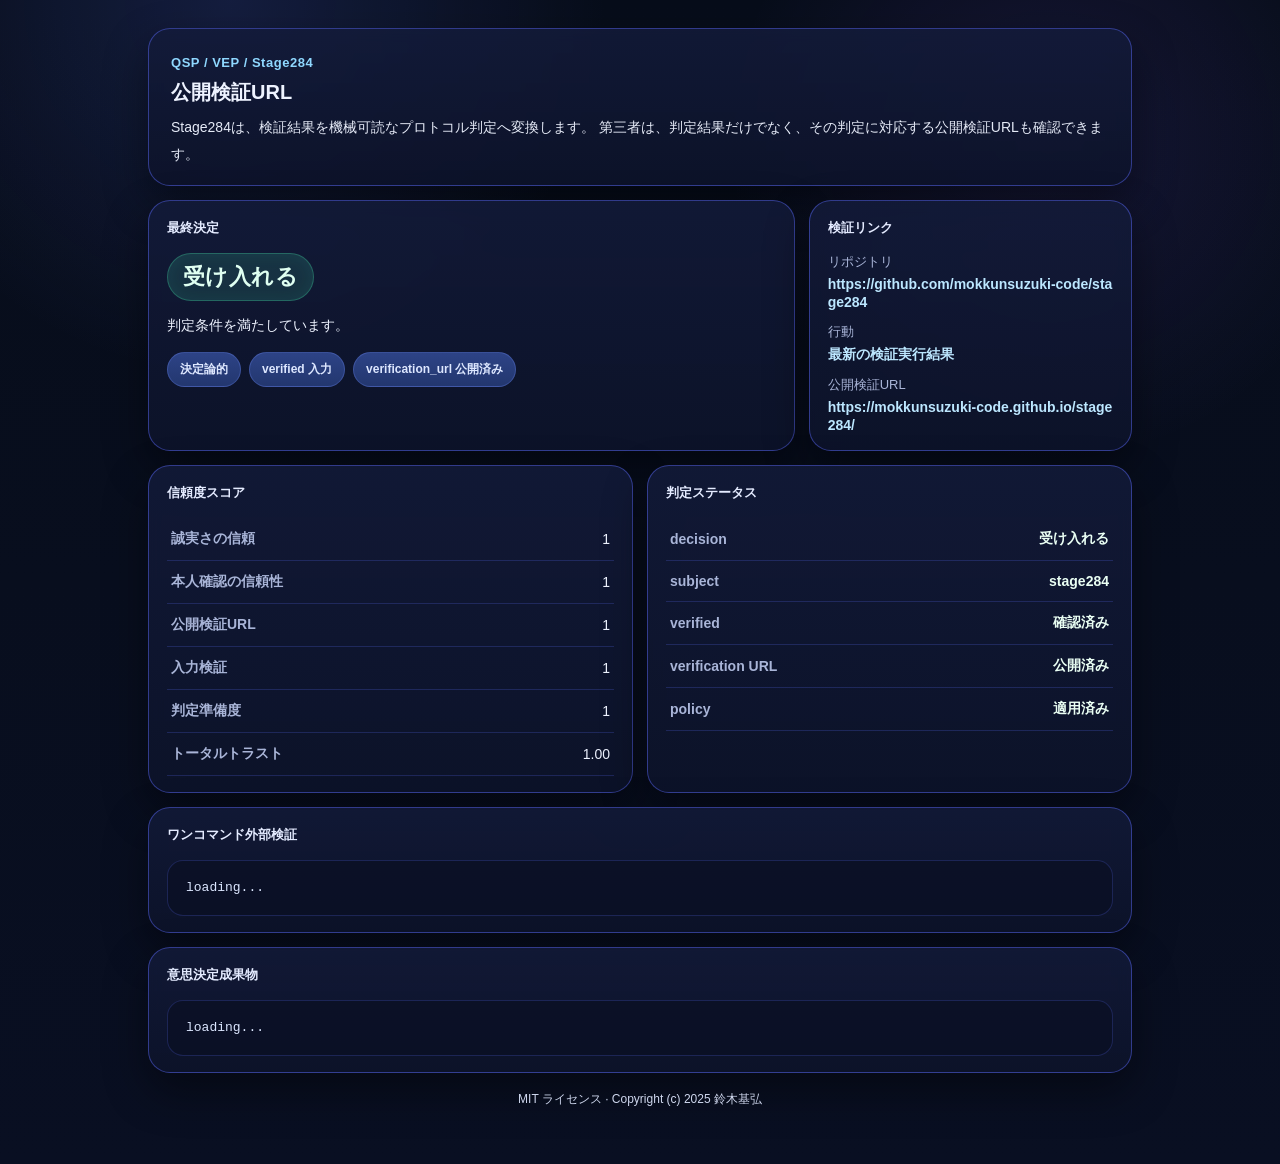
==== index.html @ 4644f1ac "Stage285: add fail-closed enforcement connected to protocol decision" ====
<!DOCTYPE html>
<html lang="ja">
<head>
  <meta charset="utf-8">
  <meta name="viewport" content="width=device-width, initial-scale=1">
  <title>QSP / VEP / Stage284</title>
  <style>
    :root{
      --bg-top:#070d1a;
      --bg-bottom:#090f22;
      --panel:rgba(16,23,49,.86);
      --panel-2:rgba(20,29,61,.92);
      --line:rgba(92,108,255,.46);
      --line-soft:rgba(92,108,255,.22);
      --text:#eef3ff;
      --muted:#a9b5d8;
      --good:#48f0b2;
      --good-bg:rgba(72,240,178,.12);
      --good-line:rgba(72,240,178,.28);
      --chip1:#2d4386;
      --chip2:#23376f;
      --shadow:0 18px 44px rgba(0,0,0,.42);
      --radius:22px;
      --mono:ui-monospace,SFMono-Regular,Menlo,Monaco,Consolas,"Liberation Mono",monospace;
    }

    *{box-sizing:border-box}

    html,body{
      margin:0;
      padding:0;
      color:var(--text);
      font-family:-apple-system,BlinkMacSystemFont,"Segoe UI","Hiragino Sans","Yu Gothic",sans-serif;
      background:
        radial-gradient(circle at 18% 0%, rgba(91,115,255,.16), transparent 24%),
        radial-gradient(circle at 82% 12%, rgba(132,92,255,.12), transparent 22%),
        linear-gradient(180deg, var(--bg-top), var(--bg-bottom));
      min-height:100vh;
    }

    .wrap{
      max-width:1020px;
      margin:0 auto;
      padding:28px 18px 56px;
    }

    .card{
      background:linear-gradient(180deg, rgba(19,27,58,.86), rgba(13,19,42,.92));
      border:1px solid var(--line);
      border-radius:var(--radius);
      box-shadow:var(--shadow);
      backdrop-filter:blur(8px);
    }

    .hero{
      padding:26px 22px 18px;
      margin-bottom:14px;
    }

    .eyebrow{
      font-size:13px;
      font-weight:800;
      letter-spacing:.04em;
      color:#8fd8ff;
      margin-bottom:10px;
    }

    h1{
      margin:0 0 10px;
      font-size:20px;
      line-height:1.2;
    }

    .hero p{
      margin:0;
      color:var(--text);
      font-size:14px;
      line-height:1.9;
      opacity:.96;
    }

    .grid-2{
      display:grid;
      grid-template-columns:2fr 1fr;
      gap:14px;
      margin-bottom:14px;
    }

    .grid-2-eq{
      display:grid;
      grid-template-columns:1fr 1fr;
      gap:14px;
      margin-bottom:14px;
    }

    .section{
      padding:18px 18px 16px;
    }

    .section-title{
      font-size:13px;
      font-weight:800;
      color:#e4ebff;
      margin-bottom:16px;
    }

    .decision-pill{
      display:inline-flex;
      align-items:center;
      justify-content:center;
      padding:8px 15px;
      border-radius:999px;
      font-size:22px;
      font-weight:800;
      letter-spacing:.02em;
      margin-bottom:12px;
      color:#dffff1;
      background:var(--good-bg);
      border:1px solid var(--good-line);
      box-shadow:0 0 18px rgba(72,240,178,.08) inset;
    }

    .decision-desc{
      font-size:14px;
      line-height:1.8;
      color:var(--text);
      margin-bottom:14px;
    }

    .chips{
      display:flex;
      flex-wrap:wrap;
      gap:8px;
    }

    .chip{
      display:inline-flex;
      align-items:center;
      padding:8px 12px;
      border-radius:999px;
      background:linear-gradient(180deg, var(--chip1), var(--chip2));
      border:1px solid rgba(114,145,255,.28);
      color:#dde7ff;
      font-size:12px;
      font-weight:800;
    }

    .link-list{
      display:grid;
      gap:12px;
    }

    .link-row .label{
      font-size:13px;
      color:var(--muted);
      margin-bottom:4px;
    }

    .link-row a{
      color:#bce7ff;
      text-decoration:none;
      font-size:14px;
      font-weight:800;
      word-break:break-all;
    }

    .link-row a:hover{
      text-decoration:underline;
    }

    table{
      width:100%;
      border-collapse:collapse;
      font-size:14px;
    }

    th, td{
      padding:12px 4px;
      border-bottom:1px solid var(--line-soft);
    }

    th{
      text-align:left;
      color:var(--muted);
      font-weight:700;
    }

    td:last-child, th:last-child{
      text-align:right;
    }

    .status-good{
      color:#eafff4;
      font-weight:800;
    }

    .mono-box{
      background:rgba(11,17,38,.86);
      border:1px solid var(--line-soft);
      border-radius:16px;
      padding:16px 18px;
      overflow:auto;
      font-family:var(--mono);
      font-size:13px;
      line-height:1.7;
      color:#dce7ff;
      white-space:pre-wrap;
      word-break:break-word;
    }

    .footer{
      text-align:center;
      color:#e0e8ff;
      font-size:12px;
      margin-top:18px;
      opacity:.92;
    }

    @media (max-width: 860px){
      .grid-2,.grid-2-eq{
        grid-template-columns:1fr;
      }
    }
  </style>
</head>
<body>
  <div class="wrap">
    <section class="card hero">
      <div class="eyebrow">QSP / VEP / Stage284</div>
      <h1>公開検証URL</h1>
      <p>
        Stage284は、検証結果を機械可読なプロトコル判定へ変換します。
        第三者は、判定結果だけでなく、その判定に対応する公開検証URLも確認できます。
      </p>
    </section>

    <section class="grid-2">
      <article class="card section">
        <div class="section-title">最終決定</div>
        <div id="decisionPill" class="decision-pill">受け入れる</div>
        <div id="decisionDesc" class="decision-desc">
          判定条件を満たしています。
        </div>
        <div class="chips">
          <span class="chip">決定論的</span>
          <span class="chip">verified 入力</span>
          <span class="chip">verification_url 公開済み</span>
        </div>
      </article>

      <article class="card section">
        <div class="section-title">検証リンク</div>
        <div class="link-list">
          <div class="link-row">
            <div class="label">リポジトリ</div>
            <a href="https://github.com/mokkunsuzuki-code/stage284" target="_blank" rel="noopener noreferrer">
              https://github.com/mokkunsuzuki-code/stage284
            </a>
          </div>
          <div class="link-row">
            <div class="label">行動</div>
            <a href="https://github.com/mokkunsuzuki-code/stage284/actions" target="_blank" rel="noopener noreferrer">
              最新の検証実行結果
            </a>
          </div>
          <div class="link-row">
            <div class="label">公開検証URL</div>
            <a id="publicLink" href="https://mokkunsuzuki-code.github.io/stage284/" target="_blank" rel="noopener noreferrer">
              https://mokkunsuzuki-code.github.io/stage284/
            </a>
          </div>
        </div>
      </article>
    </section>

    <section class="grid-2-eq">
      <article class="card section">
        <div class="section-title">信頼度スコア</div>
        <table>
          <tbody>
            <tr>
              <th>誠実さの信頼</th>
              <td id="scoreIntegrity">1</td>
            </tr>
            <tr>
              <th>本人確認の信頼性</th>
              <td id="scoreIdentity">1</td>
            </tr>
            <tr>
              <th>公開検証URL</th>
              <td id="scorePublicUrl">1</td>
            </tr>
            <tr>
              <th>入力検証</th>
              <td id="scoreVerified">1</td>
            </tr>
            <tr>
              <th>判定準備度</th>
              <td id="scoreDecision">1</td>
            </tr>
            <tr>
              <th>トータルトラスト</th>
              <td id="scoreTotal">1.00</td>
            </tr>
          </tbody>
        </table>
      </article>

      <article class="card section">
        <div class="section-title">判定ステータス</div>
        <table>
          <tbody>
            <tr>
              <th>decision</th>
              <td id="statusDecision" class="status-good">受け入れる</td>
            </tr>
            <tr>
              <th>subject</th>
              <td id="statusSubject" class="status-good">stage284</td>
            </tr>
            <tr>
              <th>verified</th>
              <td id="statusVerified" class="status-good">確認済み</td>
            </tr>
            <tr>
              <th>verification URL</th>
              <td id="statusUrl" class="status-good">公開済み</td>
            </tr>
            <tr>
              <th>policy</th>
              <td id="statusPolicy" class="status-good">適用済み</td>
            </tr>
          </tbody>
        </table>
      </article>
    </section>

    <section class="card section" style="margin-bottom:14px;">
      <div class="section-title">ワンコマンド外部検証</div>
      <div id="verifyCommand" class="mono-box">loading...</div>
    </section>

    <section class="card section" style="margin-bottom:14px;">
      <div class="section-title">意思決定成果物</div>
      <div id="decisionJsonBox" class="mono-box">loading...</div>
    </section>

    <div class="footer">MIT ライセンス · Copyright (c) 2025 鈴木基弘</div>
  </div>

  <script>
    function score(v){ return v ? 1 : 0; }

    function jpDecision(decision){
      return decision === 'accept' ? '受け入れる' : '拒否する';
    }

    function reasonText(reason){
      if(reason === 'verified=true') return 'verified=true のため、判定条件を満たしています。';
      if(reason === 'verified=false') return 'verified=false のため、拒否判定です。';
      if(reason === 'missing verification_url') return '公開検証URLが無いため、拒否判定です。';
      return reason || '-';
    }

    fetch('out/decision/decision.json')
      .then(r => r.json())
      .then(data => {
        const decision = data.decision || 'reject';
        const details = data.details || {};
        const verified = data.input && data.input.verified === true;
        const verificationUrl = data.verification_url || data.verification?.url || 'https://mokkunsuzuki-code.github.io/stage284/';
        const policyName = data.policy && data.policy.name ? data.policy.name : '-';

        const identity = details.identity === true;
        const integrity = details.integrity === true;
        const publicUrl = details.public_verification_url === true || !!verificationUrl;
        const decisionOk = decision === 'accept';

        const scores = [
          score(integrity),
          score(identity),
          score(publicUrl),
          score(verified),
          score(decisionOk)
        ];
        const total = (scores.reduce((a,b)=>a+b,0) / scores.length).toFixed(2);

        const pill = document.getElementById('decisionPill');
        pill.textContent = jpDecision(decision);
        if(decision !== 'accept'){
          pill.style.color = '#ffe7eb';
          pill.style.background = 'rgba(239,68,68,.14)';
          pill.style.borderColor = 'rgba(239,68,68,.36)';
        }

        document.getElementById('decisionDesc').textContent = reasonText(data.reason);
        document.getElementById('publicLink').href = verificationUrl;
        document.getElementById('publicLink').textContent = verificationUrl;

        document.getElementById('scoreIntegrity').textContent = score(integrity);
        document.getElementById('scoreIdentity').textContent = score(identity);
        document.getElementById('scorePublicUrl').textContent = score(publicUrl);
        document.getElementById('scoreVerified').textContent = score(verified);
        document.getElementById('scoreDecision').textContent = score(decisionOk);
        document.getElementById('scoreTotal').textContent = total;

        document.getElementById('statusDecision').textContent = jpDecision(decision);
        document.getElementById('statusSubject').textContent = data.subject || '-';
        document.getElementById('statusVerified').textContent = verified ? '確認済み' : '未確認';
        document.getElementById('statusUrl').textContent = verificationUrl ? '公開済み' : '未公開';
        document.getElementById('statusPolicy').textContent = policyName === '-' ? '未設定' : '適用済み';

        const verifyCommand = [
          'curl -L https://mokkunsuzuki-code.github.io/stage284/out/decision/decision.json -o decision.json',
          'python3 - <<\\'PY\\'',
          'import json',
          'from pathlib import Path',
          'data = json.loads(Path("decision.json").read_text(encoding="utf-8"))',
          'assert data["decision"] in ("accept", "reject")',
          'assert data["verification_url"]',
          'print(json.dumps(data, ensure_ascii=False, indent=2))',
          'print("decision =", data.get("decision"))',
          'print("verification_url =", data.get("verification_url"))',
          'PY'
        ].join('\\n');

        document.getElementById('verifyCommand').textContent = verifyCommand;
        document.getElementById('decisionJsonBox').textContent = JSON.stringify(data, null, 2);
      })
      .catch(err => {
        const pill = document.getElementById('decisionPill');
        pill.textContent = '読み込み失敗';
        pill.style.color = '#ffe7eb';
        pill.style.background = 'rgba(239,68,68,.14)';
        pill.style.borderColor = 'rgba(239,68,68,.36)';
        document.getElementById('decisionDesc').textContent = 'decision.json の読み込みに失敗しました: ' + err;
        document.getElementById('verifyCommand').textContent = 'Failed to load decision.json: ' + err;
        document.getElementById('decisionJsonBox').textContent = 'Failed to load decision.json: ' + err;
      });
  </script>
</body>
</html>
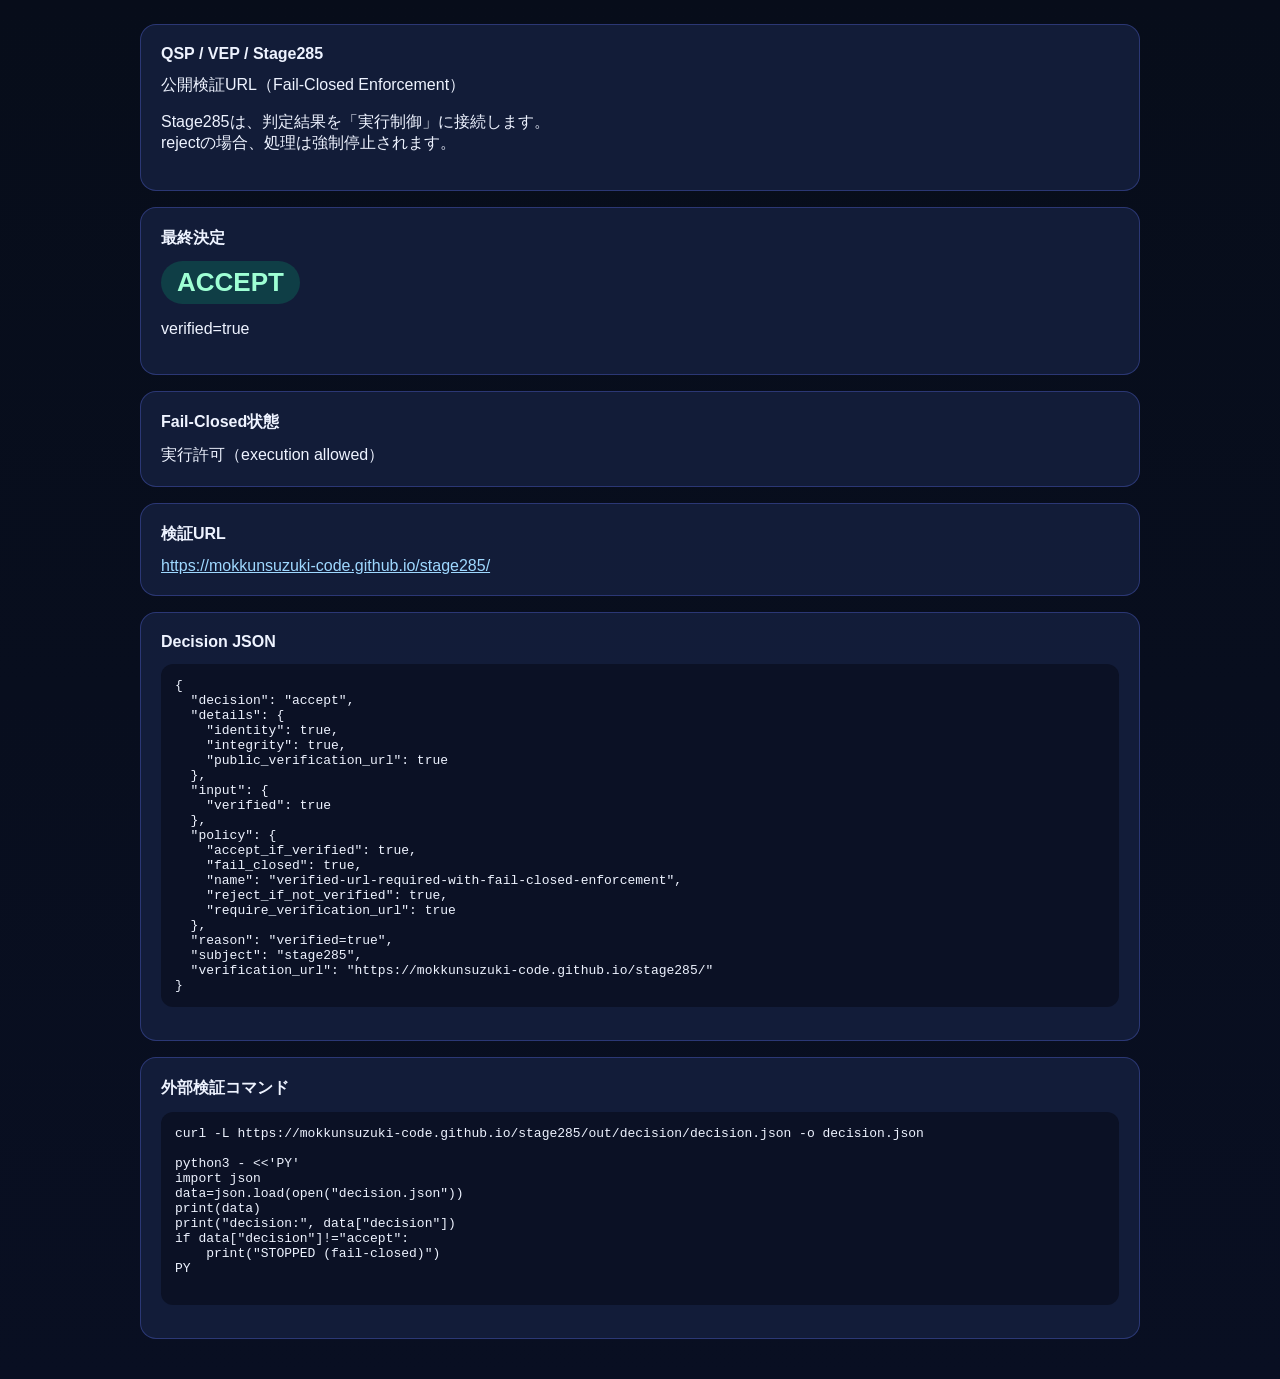
==== commit 10ec0e8d: "Stage285: add public fail-closed verification page" ====
--- a/index.html
+++ b/index.html
@@ -3,440 +3,131 @@
 <head>
   <meta charset="utf-8">
   <meta name="viewport" content="width=device-width, initial-scale=1">
-  <title>QSP / VEP / Stage284</title>
+  <title>QSP / VEP / Stage285</title>
   <style>
-    :root{
-      --bg-top:#070d1a;
-      --bg-bottom:#090f22;
-      --panel:rgba(16,23,49,.86);
-      --panel-2:rgba(20,29,61,.92);
-      --line:rgba(92,108,255,.46);
-      --line-soft:rgba(92,108,255,.22);
-      --text:#eef3ff;
-      --muted:#a9b5d8;
-      --good:#48f0b2;
-      --good-bg:rgba(72,240,178,.12);
-      --good-line:rgba(72,240,178,.28);
-      --chip1:#2d4386;
-      --chip2:#23376f;
-      --shadow:0 18px 44px rgba(0,0,0,.42);
-      --radius:22px;
-      --mono:ui-monospace,SFMono-Regular,Menlo,Monaco,Consolas,"Liberation Mono",monospace;
+    body {
+      margin: 0;
+      font-family: -apple-system, BlinkMacSystemFont, "Segoe UI", sans-serif;
+      background: linear-gradient(180deg, #070d1a, #090f22);
+      color: #eef3ff;
     }
-
-    *{box-sizing:border-box}
-
-    html,body{
-      margin:0;
-      padding:0;
-      color:var(--text);
-      font-family:-apple-system,BlinkMacSystemFont,"Segoe UI","Hiragino Sans","Yu Gothic",sans-serif;
-      background:
-        radial-gradient(circle at 18% 0%, rgba(91,115,255,.16), transparent 24%),
-        radial-gradient(circle at 82% 12%, rgba(132,92,255,.12), transparent 22%),
-        linear-gradient(180deg, var(--bg-top), var(--bg-bottom));
-      min-height:100vh;
+    .wrap {
+      max-width: 1000px;
+      margin: auto;
+      padding: 24px;
     }
-
-    .wrap{
-      max-width:1020px;
-      margin:0 auto;
-      padding:28px 18px 56px;
+    .card {
+      background: rgba(20,30,60,0.9);
+      border-radius: 16px;
+      padding: 20px;
+      margin-bottom: 16px;
+      border: 1px solid rgba(100,120,255,0.3);
     }
-
-    .card{
-      background:linear-gradient(180deg, rgba(19,27,58,.86), rgba(13,19,42,.92));
-      border:1px solid var(--line);
-      border-radius:var(--radius);
-      box-shadow:var(--shadow);
-      backdrop-filter:blur(8px);
+    .title {
+      font-weight: bold;
+      margin-bottom: 12px;
     }
-
-    .hero{
-      padding:26px 22px 18px;
-      margin-bottom:14px;
+    .decision {
+      font-size: 26px;
+      font-weight: bold;
+      padding: 6px 16px;
+      border-radius: 999px;
+      display: inline-block;
     }
-
-    .eyebrow{
-      font-size:13px;
-      font-weight:800;
-      letter-spacing:.04em;
-      color:#8fd8ff;
-      margin-bottom:10px;
+    .accept {
+      background: rgba(0,255,150,0.15);
+      color: #9effd4;
     }
-
-    h1{
-      margin:0 0 10px;
-      font-size:20px;
-      line-height:1.2;
+    .reject {
+      background: rgba(255,0,80,0.15);
+      color: #ffb0c0;
     }
-
-    .hero p{
-      margin:0;
-      color:var(--text);
-      font-size:14px;
-      line-height:1.9;
-      opacity:.96;
+    pre {
+      background: #0b1125;
+      padding: 14px;
+      border-radius: 12px;
+      overflow-x: auto;
     }
-
-    .grid-2{
-      display:grid;
-      grid-template-columns:2fr 1fr;
-      gap:14px;
-      margin-bottom:14px;
-    }
-
-    .grid-2-eq{
-      display:grid;
-      grid-template-columns:1fr 1fr;
-      gap:14px;
-      margin-bottom:14px;
-    }
-
-    .section{
-      padding:18px 18px 16px;
-    }
-
-    .section-title{
-      font-size:13px;
-      font-weight:800;
-      color:#e4ebff;
-      margin-bottom:16px;
-    }
-
-    .decision-pill{
-      display:inline-flex;
-      align-items:center;
-      justify-content:center;
-      padding:8px 15px;
-      border-radius:999px;
-      font-size:22px;
-      font-weight:800;
-      letter-spacing:.02em;
-      margin-bottom:12px;
-      color:#dffff1;
-      background:var(--good-bg);
-      border:1px solid var(--good-line);
-      box-shadow:0 0 18px rgba(72,240,178,.08) inset;
-    }
-
-    .decision-desc{
-      font-size:14px;
-      line-height:1.8;
-      color:var(--text);
-      margin-bottom:14px;
-    }
-
-    .chips{
-      display:flex;
-      flex-wrap:wrap;
-      gap:8px;
-    }
-
-    .chip{
-      display:inline-flex;
-      align-items:center;
-      padding:8px 12px;
-      border-radius:999px;
-      background:linear-gradient(180deg, var(--chip1), var(--chip2));
-      border:1px solid rgba(114,145,255,.28);
-      color:#dde7ff;
-      font-size:12px;
-      font-weight:800;
-    }
-
-    .link-list{
-      display:grid;
-      gap:12px;
-    }
-
-    .link-row .label{
-      font-size:13px;
-      color:var(--muted);
-      margin-bottom:4px;
-    }
-
-    .link-row a{
-      color:#bce7ff;
-      text-decoration:none;
-      font-size:14px;
-      font-weight:800;
-      word-break:break-all;
-    }
-
-    .link-row a:hover{
-      text-decoration:underline;
-    }
-
-    table{
-      width:100%;
-      border-collapse:collapse;
-      font-size:14px;
-    }
-
-    th, td{
-      padding:12px 4px;
-      border-bottom:1px solid var(--line-soft);
-    }
-
-    th{
-      text-align:left;
-      color:var(--muted);
-      font-weight:700;
-    }
-
-    td:last-child, th:last-child{
-      text-align:right;
-    }
-
-    .status-good{
-      color:#eafff4;
-      font-weight:800;
-    }
-
-    .mono-box{
-      background:rgba(11,17,38,.86);
-      border:1px solid var(--line-soft);
-      border-radius:16px;
-      padding:16px 18px;
-      overflow:auto;
-      font-family:var(--mono);
-      font-size:13px;
-      line-height:1.7;
-      color:#dce7ff;
-      white-space:pre-wrap;
-      word-break:break-word;
-    }
-
-    .footer{
-      text-align:center;
-      color:#e0e8ff;
-      font-size:12px;
-      margin-top:18px;
-      opacity:.92;
-    }
-
-    @media (max-width: 860px){
-      .grid-2,.grid-2-eq{
-        grid-template-columns:1fr;
-      }
-    }
+    a { color: #9fd8ff; }
   </style>
 </head>
 <body>
-  <div class="wrap">
-    <section class="card hero">
-      <div class="eyebrow">QSP / VEP / Stage284</div>
-      <h1>公開検証URL</h1>
-      <p>
-        Stage284は、検証結果を機械可読なプロトコル判定へ変換します。
-        第三者は、判定結果だけでなく、その判定に対応する公開検証URLも確認できます。
-      </p>
-    </section>
+<div class="wrap">
 
-    <section class="grid-2">
-      <article class="card section">
-        <div class="section-title">最終決定</div>
-        <div id="decisionPill" class="decision-pill">受け入れる</div>
-        <div id="decisionDesc" class="decision-desc">
-          判定条件を満たしています。
-        </div>
-        <div class="chips">
-          <span class="chip">決定論的</span>
-          <span class="chip">verified 入力</span>
-          <span class="chip">verification_url 公開済み</span>
-        </div>
-      </article>
+<div class="card">
+  <div class="title">QSP / VEP / Stage285</div>
+  <div>公開検証URL（Fail-Closed Enforcement）</div>
+  <p>
+    Stage285は、判定結果を「実行制御」に接続します。<br>
+    rejectの場合、処理は強制停止されます。
+  </p>
+</div>
 
-      <article class="card section">
-        <div class="section-title">検証リンク</div>
-        <div class="link-list">
-          <div class="link-row">
-            <div class="label">リポジトリ</div>
-            <a href="https://github.com/mokkunsuzuki-code/stage284" target="_blank" rel="noopener noreferrer">
-              https://github.com/mokkunsuzuki-code/stage284
-            </a>
-          </div>
-          <div class="link-row">
-            <div class="label">行動</div>
-            <a href="https://github.com/mokkunsuzuki-code/stage284/actions" target="_blank" rel="noopener noreferrer">
-              最新の検証実行結果
-            </a>
-          </div>
-          <div class="link-row">
-            <div class="label">公開検証URL</div>
-            <a id="publicLink" href="https://mokkunsuzuki-code.github.io/stage284/" target="_blank" rel="noopener noreferrer">
-              https://mokkunsuzuki-code.github.io/stage284/
-            </a>
-          </div>
-        </div>
-      </article>
-    </section>
+<div class="card">
+  <div class="title">最終決定</div>
+  <div id="decision" class="decision">Loading...</div>
+  <p id="reason"></p>
+</div>
 
-    <section class="grid-2-eq">
-      <article class="card section">
-        <div class="section-title">信頼度スコア</div>
-        <table>
-          <tbody>
-            <tr>
-              <th>誠実さの信頼</th>
-              <td id="scoreIntegrity">1</td>
-            </tr>
-            <tr>
-              <th>本人確認の信頼性</th>
-              <td id="scoreIdentity">1</td>
-            </tr>
-            <tr>
-              <th>公開検証URL</th>
-              <td id="scorePublicUrl">1</td>
-            </tr>
-            <tr>
-              <th>入力検証</th>
-              <td id="scoreVerified">1</td>
-            </tr>
-            <tr>
-              <th>判定準備度</th>
-              <td id="scoreDecision">1</td>
-            </tr>
-            <tr>
-              <th>トータルトラスト</th>
-              <td id="scoreTotal">1.00</td>
-            </tr>
-          </tbody>
-        </table>
-      </article>
+<div class="card">
+  <div class="title">Fail-Closed状態</div>
+  <div id="enforcement"></div>
+</div>
 
-      <article class="card section">
-        <div class="section-title">判定ステータス</div>
-        <table>
-          <tbody>
-            <tr>
-              <th>decision</th>
-              <td id="statusDecision" class="status-good">受け入れる</td>
-            </tr>
-            <tr>
-              <th>subject</th>
-              <td id="statusSubject" class="status-good">stage284</td>
-            </tr>
-            <tr>
-              <th>verified</th>
-              <td id="statusVerified" class="status-good">確認済み</td>
-            </tr>
-            <tr>
-              <th>verification URL</th>
-              <td id="statusUrl" class="status-good">公開済み</td>
-            </tr>
-            <tr>
-              <th>policy</th>
-              <td id="statusPolicy" class="status-good">適用済み</td>
-            </tr>
-          </tbody>
-        </table>
-      </article>
-    </section>
+<div class="card">
+  <div class="title">検証URL</div>
+  <a id="url" href="#" target="_blank"></a>
+</div>
 
-    <section class="card section" style="margin-bottom:14px;">
-      <div class="section-title">ワンコマンド外部検証</div>
-      <div id="verifyCommand" class="mono-box">loading...</div>
-    </section>
+<div class="card">
+  <div class="title">Decision JSON</div>
+  <pre id="json"></pre>
+</div>
 
-    <section class="card section" style="margin-bottom:14px;">
-      <div class="section-title">意思決定成果物</div>
-      <div id="decisionJsonBox" class="mono-box">loading...</div>
-    </section>
+<div class="card">
+  <div class="title">外部検証コマンド</div>
+  <pre>
+curl -L https://mokkunsuzuki-code.github.io/stage285/out/decision/decision.json -o decision.json
 
-    <div class="footer">MIT ライセンス · Copyright (c) 2025 鈴木基弘</div>
-  </div>
+python3 - <<'PY'
+import json
+data=json.load(open("decision.json"))
+print(data)
+print("decision:", data["decision"])
+if data["decision"]!="accept":
+    print("STOPPED (fail-closed)")
+PY
+  </pre>
+</div>
 
-  <script>
-    function score(v){ return v ? 1 : 0; }
+</div>
 
-    function jpDecision(decision){
-      return decision === 'accept' ? '受け入れる' : '拒否する';
+<script>
+fetch("out/decision/decision.json")
+  .then(r=>r.json())
+  .then(d=>{
+    const dec = document.getElementById("decision");
+    const reason = document.getElementById("reason");
+    const enforcement = document.getElementById("enforcement");
+    const url = document.getElementById("url");
+    const json = document.getElementById("json");
+
+    dec.textContent = d.decision.toUpperCase();
+
+    if(d.decision==="accept"){
+      dec.className="decision accept";
+      enforcement.textContent="実行許可（execution allowed）";
+    }else{
+      dec.className="decision reject";
+      enforcement.textContent="強制停止（fail-closed）";
     }
 
-    function reasonText(reason){
-      if(reason === 'verified=true') return 'verified=true のため、判定条件を満たしています。';
-      if(reason === 'verified=false') return 'verified=false のため、拒否判定です。';
-      if(reason === 'missing verification_url') return '公開検証URLが無いため、拒否判定です。';
-      return reason || '-';
-    }
+    reason.textContent = d.reason;
+    url.textContent = d.verification_url;
+    url.href = d.verification_url;
+    json.textContent = JSON.stringify(d, null, 2);
+  });
+</script>
 
-    fetch('out/decision/decision.json')
-      .then(r => r.json())
-      .then(data => {
-        const decision = data.decision || 'reject';
-        const details = data.details || {};
-        const verified = data.input && data.input.verified === true;
-        const verificationUrl = data.verification_url || data.verification?.url || 'https://mokkunsuzuki-code.github.io/stage284/';
-        const policyName = data.policy && data.policy.name ? data.policy.name : '-';
-
-        const identity = details.identity === true;
-        const integrity = details.integrity === true;
-        const publicUrl = details.public_verification_url === true || !!verificationUrl;
-        const decisionOk = decision === 'accept';
-
-        const scores = [
-          score(integrity),
-          score(identity),
-          score(publicUrl),
-          score(verified),
-          score(decisionOk)
-        ];
-        const total = (scores.reduce((a,b)=>a+b,0) / scores.length).toFixed(2);
-
-        const pill = document.getElementById('decisionPill');
-        pill.textContent = jpDecision(decision);
-        if(decision !== 'accept'){
-          pill.style.color = '#ffe7eb';
-          pill.style.background = 'rgba(239,68,68,.14)';
-          pill.style.borderColor = 'rgba(239,68,68,.36)';
-        }
-
-        document.getElementById('decisionDesc').textContent = reasonText(data.reason);
-        document.getElementById('publicLink').href = verificationUrl;
-        document.getElementById('publicLink').textContent = verificationUrl;
-
-        document.getElementById('scoreIntegrity').textContent = score(integrity);
-        document.getElementById('scoreIdentity').textContent = score(identity);
-        document.getElementById('scorePublicUrl').textContent = score(publicUrl);
-        document.getElementById('scoreVerified').textContent = score(verified);
-        document.getElementById('scoreDecision').textContent = score(decisionOk);
-        document.getElementById('scoreTotal').textContent = total;
-
-        document.getElementById('statusDecision').textContent = jpDecision(decision);
-        document.getElementById('statusSubject').textContent = data.subject || '-';
-        document.getElementById('statusVerified').textContent = verified ? '確認済み' : '未確認';
-        document.getElementById('statusUrl').textContent = verificationUrl ? '公開済み' : '未公開';
-        document.getElementById('statusPolicy').textContent = policyName === '-' ? '未設定' : '適用済み';
-
-        const verifyCommand = [
-          'curl -L https://mokkunsuzuki-code.github.io/stage284/out/decision/decision.json -o decision.json',
-          'python3 - <<\\'PY\\'',
-          'import json',
-          'from pathlib import Path',
-          'data = json.loads(Path("decision.json").read_text(encoding="utf-8"))',
-          'assert data["decision"] in ("accept", "reject")',
-          'assert data["verification_url"]',
-          'print(json.dumps(data, ensure_ascii=False, indent=2))',
-          'print("decision =", data.get("decision"))',
-          'print("verification_url =", data.get("verification_url"))',
-          'PY'
-        ].join('\\n');
-
-        document.getElementById('verifyCommand').textContent = verifyCommand;
-        document.getElementById('decisionJsonBox').textContent = JSON.stringify(data, null, 2);
-      })
-      .catch(err => {
-        const pill = document.getElementById('decisionPill');
-        pill.textContent = '読み込み失敗';
-        pill.style.color = '#ffe7eb';
-        pill.style.background = 'rgba(239,68,68,.14)';
-        pill.style.borderColor = 'rgba(239,68,68,.36)';
-        document.getElementById('decisionDesc').textContent = 'decision.json の読み込みに失敗しました: ' + err;
-        document.getElementById('verifyCommand').textContent = 'Failed to load decision.json: ' + err;
-        document.getElementById('decisionJsonBox').textContent = 'Failed to load decision.json: ' + err;
-      });
-  </script>
 </body>
 </html>
